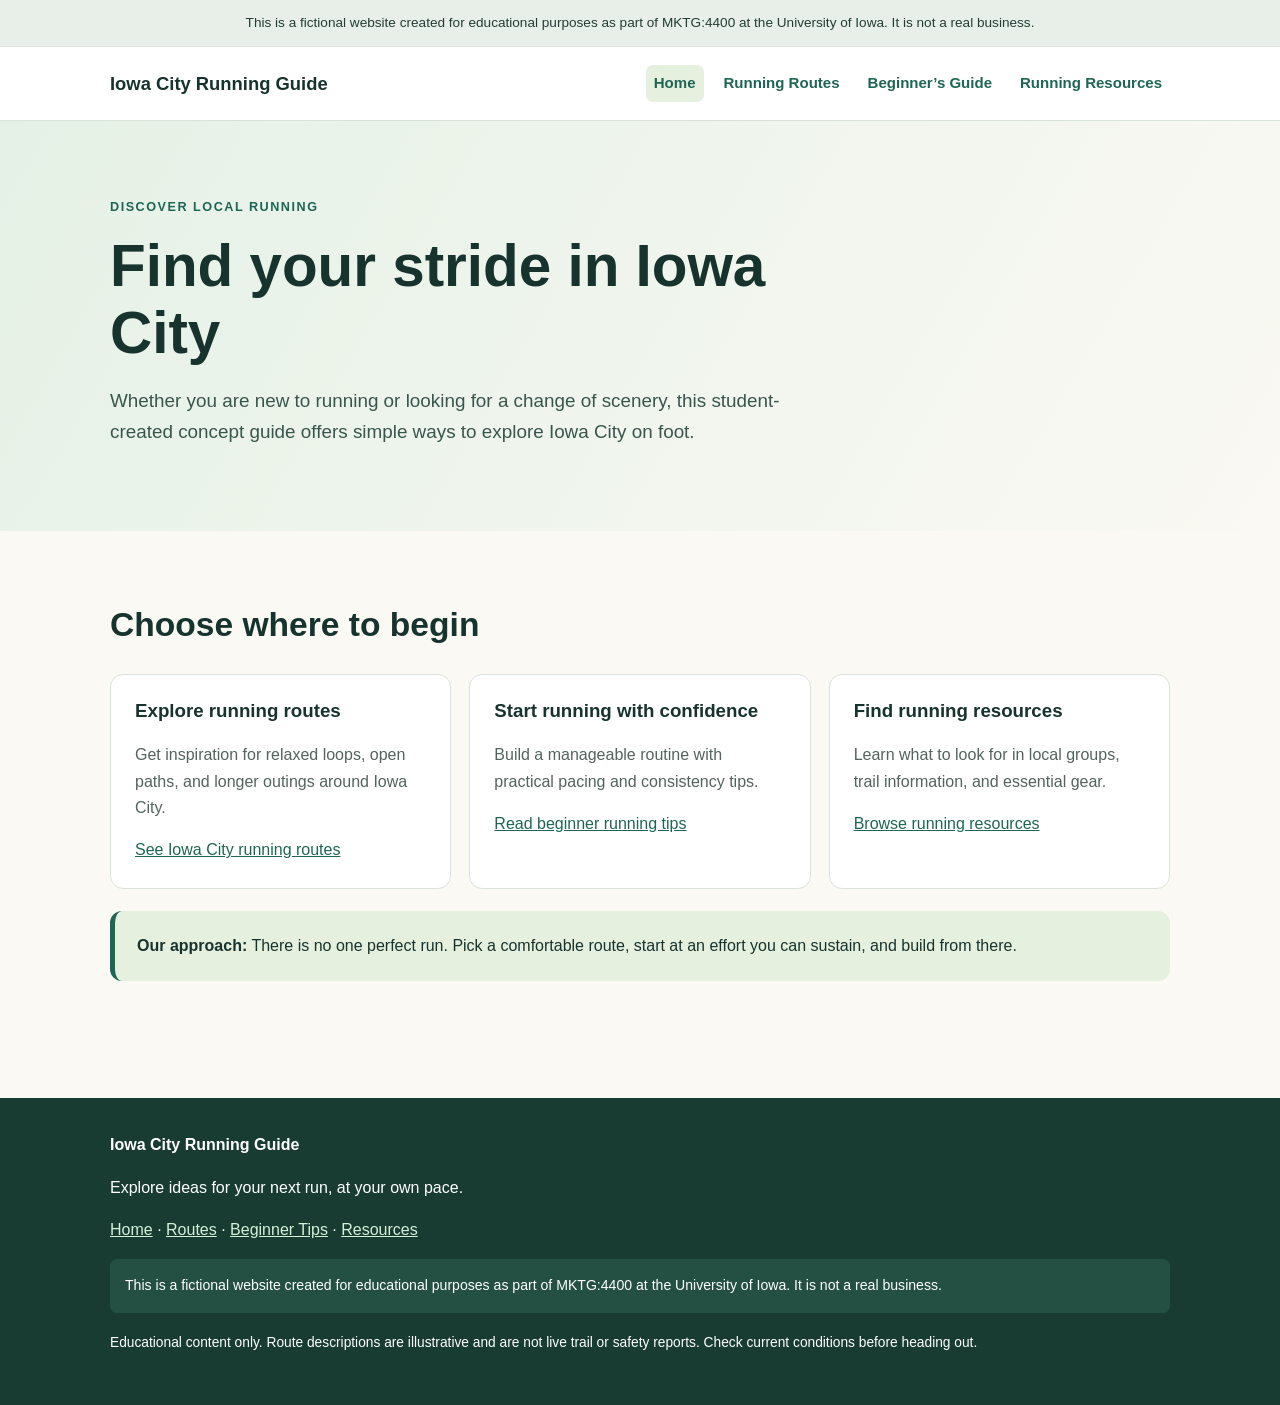
==== index.html @ 8c174b7f "Add four-page running website and SEO files for initial publication  Copy" ====
<!doctype html>
<html lang="en"><head><meta charset="utf-8"><meta name="viewport" content="width=device-width, initial-scale=1"><title>Iowa City Running Guide | Local Running Ideas</title><meta name="description" content="Explore Iowa City running routes, beginner running tips, and helpful local running resources."><link rel="stylesheet" href="style.css"></head>
<body><div class="notice">This is a fictional website created for educational purposes as part of MKTG:4400 at the University of Iowa. It is not a real business.</div><header><div class="container bar"><a class="brand" href="index.html">Iowa City Running Guide</a><nav aria-label="Main navigation"><a href="index.html" aria-current="page">Home</a><a href="routes.html">Running Routes</a><a href="beginners.html">Beginner’s Guide</a><a href="resources.html">Running Resources</a></nav></div></header>
<main><section class="hero"><div class="container"><div class="eyebrow">Discover local running</div><h1>Find your stride in Iowa City</h1><p class="lead">Whether you are new to running or looking for a change of scenery, this student-created concept guide offers simple ways to explore Iowa City on foot.</p></div></section><section class="section"><div class="container"><h2>Choose where to begin</h2><div class="grid"><article class="card"><h3>Explore running routes</h3><p>Get inspiration for relaxed loops, open paths, and longer outings around Iowa City.</p><a href="routes.html">See Iowa City running routes</a></article><article class="card"><h3>Start running with confidence</h3><p>Build a manageable routine with practical pacing and consistency tips.</p><a href="beginners.html">Read beginner running tips</a></article><article class="card"><h3>Find running resources</h3><p>Learn what to look for in local groups, trail information, and essential gear.</p><a href="resources.html">Browse running resources</a></article></div><div class="callout"><strong>Our approach:</strong> There is no one perfect run. Pick a comfortable route, start at an effort you can sustain, and build from there.</div></div></section></main>
<footer><div class="container"><strong>Iowa City Running Guide</strong><p>Explore ideas for your next run, at your own pace.</p><p><a href="index.html">Home</a> · <a href="routes.html">Routes</a> · <a href="beginners.html">Beginner Tips</a> · <a href="resources.html">Resources</a></p><p class="notice-foot">This is a fictional website created for educational purposes as part of MKTG:4400 at the University of Iowa. It is not a real business.</p><p><small>Educational content only. Route descriptions are illustrative and are not live trail or safety reports. Check current conditions before heading out.</small></p></div></footer></body></html>
---- style.css ----
:root{--ink:#17332d;--green:#1e6653;--lime:#e6f0df;--cream:#faf9f3;--muted:#53635e;--line:#d9e3dc}*{box-sizing:border-box}html{scroll-behavior:smooth}body{margin:0;background:var(--cream);font-family:Arial,Helvetica,sans-serif;color:var(--ink);line-height:1.65}a{color:var(--green)}a:focus-visible{outline:3px solid #a17619;outline-offset:4px}.notice{background:#e8efe9;text-align:center;padding:12px 18px;font-size:.85rem;color:#223d33;border-bottom:1px solid var(--line)}.container{width:min(1060px,calc(100% - 36px));margin:auto}header{background:#fff;border-bottom:1px solid var(--line)}.bar{display:flex;align-items:center;justify-content:space-between;gap:15px;padding:18px 0;flex-wrap:wrap}.brand{font-weight:800;text-decoration:none;color:var(--ink);font-size:1.15rem}nav{display:flex;gap:12px;flex-wrap:wrap}nav a{font-weight:700;text-decoration:none;padding:6px 8px;border-radius:7px;font-size:.94rem}nav a:hover,nav a[aria-current=page]{background:var(--lime)}.hero{padding:76px 0 65px;background:linear-gradient(120deg,#e5f1e6,#faf9f3)}.eyebrow{letter-spacing:.12em;text-transform:uppercase;font-size:.79rem;font-weight:800;color:var(--green)}h1{font-size:clamp(2rem,6vw,3.65rem);line-height:1.15;max-width:780px;margin:14px 0 18px}h2{font-size:clamp(1.5rem,4vw,2.1rem);line-height:1.25}h3{line-height:1.3}.lead{font-size:1.18rem;max-width:700px;color:#39564d}.btn{display:inline-block;background:var(--green);color:white;text-decoration:none;font-weight:700;border-radius:8px;padding:11px 20px;margin-top:12px}.btn:hover{background:#144d3d}.section{padding:45px 0}.grid{display:grid;grid-template-columns:repeat(3,minmax(0,1fr));gap:18px}.card{background:#fff;border:1px solid var(--line);border-radius:13px;padding:24px}.card h3{margin-top:0}.card p{color:var(--muted)}.wide{grid-column:span 2}.callout{padding:22px;background:var(--lime);border-radius:12px;border-left:5px solid var(--green);margin:22px 0}.textwidth{max-width:800px}.checklist{padding-left:24px}.checklist li{margin-bottom:12px}footer{background:#183c32;color:white;padding:34px 0;margin-top:50px}footer a{color:#d4f1d9}footer .notice-foot{background:#245043;padding:15px;border-radius:7px;font-size:.88rem}small{font-size:.86rem} @media(max-width:720px){.grid{grid-template-columns:1fr}.wide{grid-column:auto}.hero{padding:45px 0}nav{width:100%;gap:6px}nav a{padding:7px}.container{width:min(100% - 26px,1060px)}}
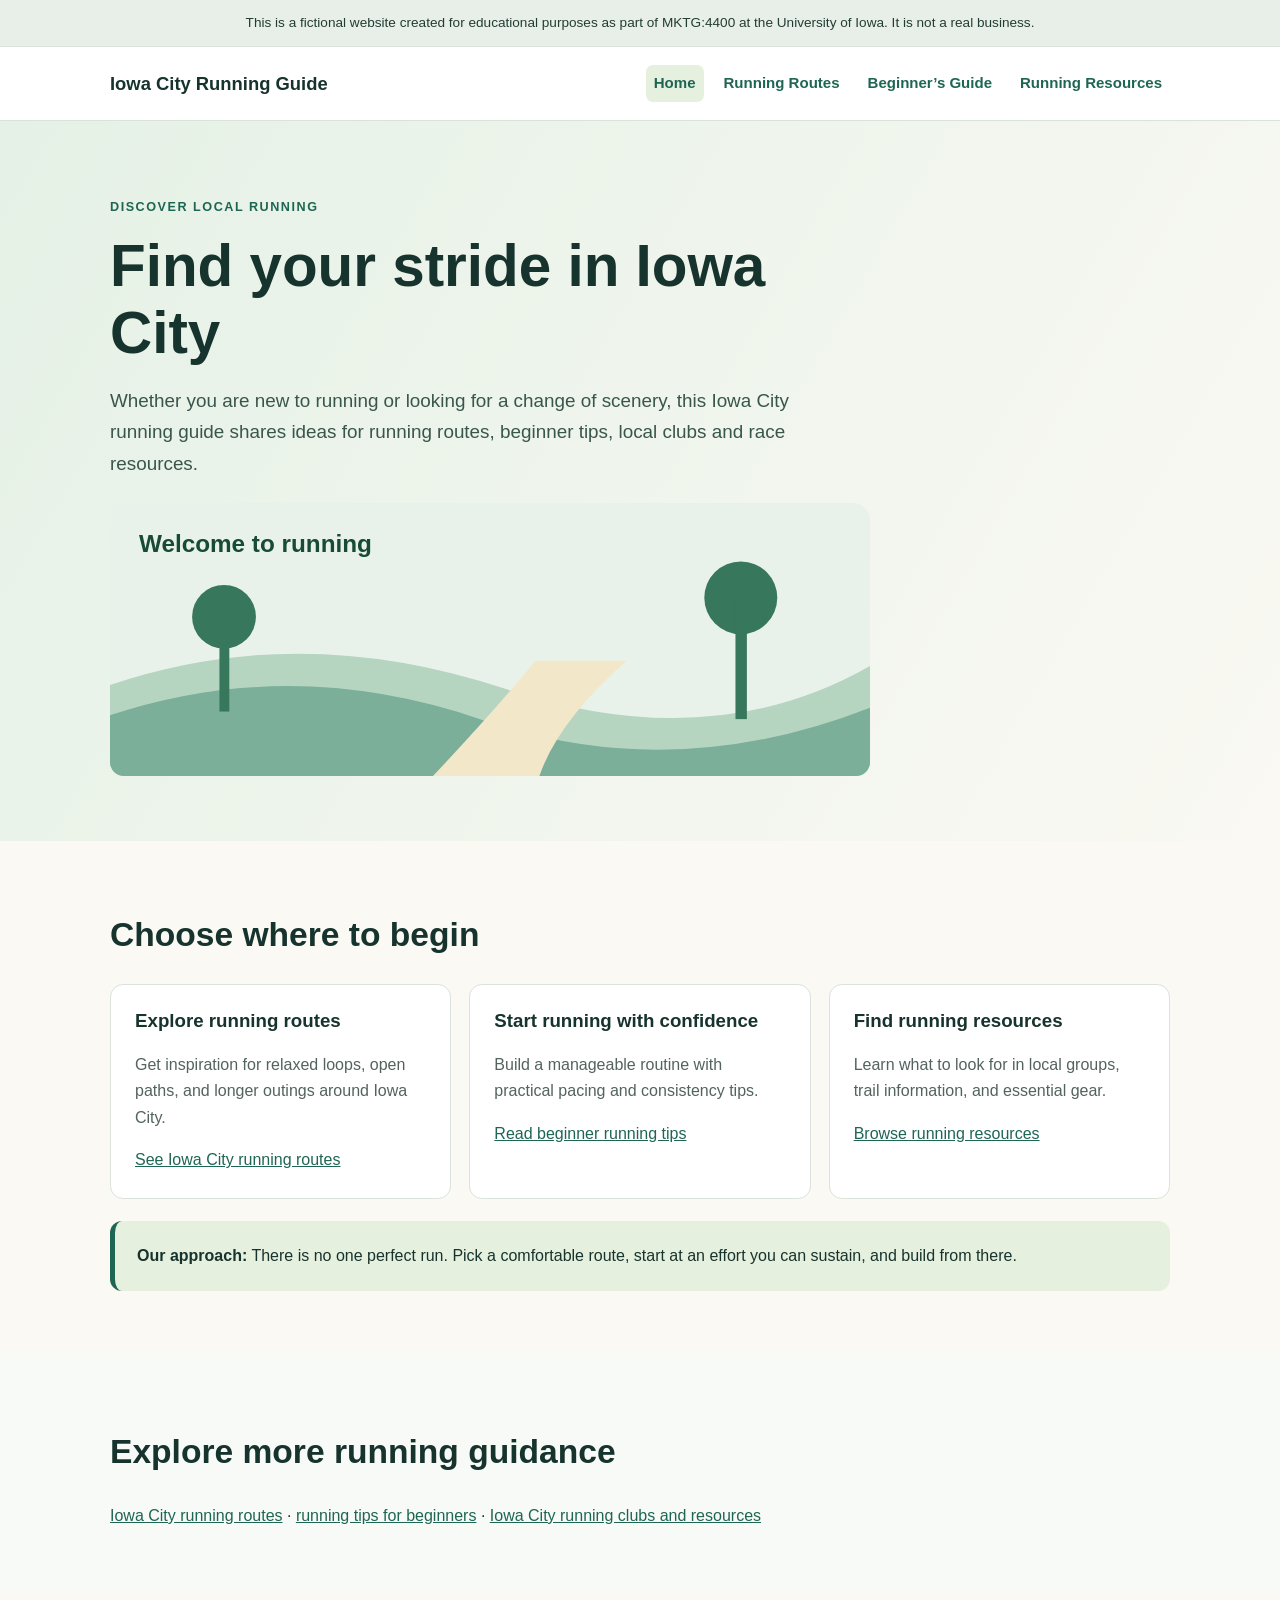
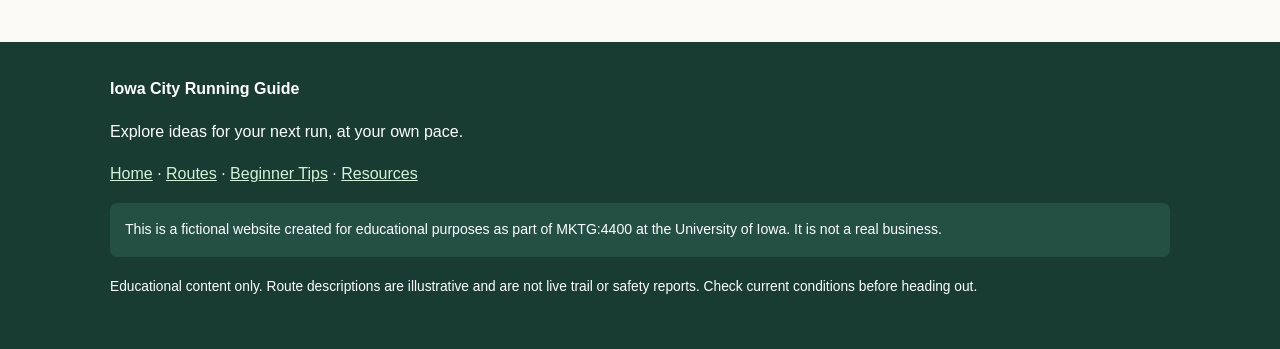
==== commit 66fbebb7: "Update page copy, metadata, internal links, and images for SEO" ====
--- a/index.html
+++ b/index.html
@@ -1,5 +1,5 @@
 <!doctype html>
-<html lang="en"><head><meta charset="utf-8"><meta name="viewport" content="width=device-width, initial-scale=1"><title>Iowa City Running Guide | Local Running Ideas</title><meta name="description" content="Explore Iowa City running routes, beginner running tips, and helpful local running resources."><link rel="stylesheet" href="style.css"></head>
-<body><div class="notice">This is a fictional website created for educational purposes as part of MKTG:4400 at the University of Iowa. It is not a real business.</div><header><div class="container bar"><a class="brand" href="index.html">Iowa City Running Guide</a><nav aria-label="Main navigation"><a href="index.html" aria-current="page">Home</a><a href="routes.html">Running Routes</a><a href="beginners.html">Beginner’s Guide</a><a href="resources.html">Running Resources</a></nav></div></header>
-<main><section class="hero"><div class="container"><div class="eyebrow">Discover local running</div><h1>Find your stride in Iowa City</h1><p class="lead">Whether you are new to running or looking for a change of scenery, this student-created concept guide offers simple ways to explore Iowa City on foot.</p></div></section><section class="section"><div class="container"><h2>Choose where to begin</h2><div class="grid"><article class="card"><h3>Explore running routes</h3><p>Get inspiration for relaxed loops, open paths, and longer outings around Iowa City.</p><a href="routes.html">See Iowa City running routes</a></article><article class="card"><h3>Start running with confidence</h3><p>Build a manageable routine with practical pacing and consistency tips.</p><a href="beginners.html">Read beginner running tips</a></article><article class="card"><h3>Find running resources</h3><p>Learn what to look for in local groups, trail information, and essential gear.</p><a href="resources.html">Browse running resources</a></article></div><div class="callout"><strong>Our approach:</strong> There is no one perfect run. Pick a comfortable route, start at an effort you can sustain, and build from there.</div></div></section></main>
+<html lang="en"><head><meta charset="utf-8"/><meta content="width=device-width, initial-scale=1" name="viewport"/><title>Iowa City Running Guide | Routes, Clubs &amp; Running Tips</title><meta content="Explore running in Iowa City with route ideas, beginner tips, local clubs, and resources to help plan your next run." name="description"/><link href="style.css" rel="stylesheet"/></head>
+<body><div class="notice">This is a fictional website created for educational purposes as part of MKTG:4400 at the University of Iowa. It is not a real business.</div><header><div class="container bar"><a class="brand" href="index.html">Iowa City Running Guide</a><nav aria-label="Main navigation"><a aria-current="page" href="index.html">Home</a><a href="routes.html">Running Routes</a><a href="beginners.html">Beginner’s Guide</a><a href="resources.html">Running Resources</a></nav></div></header>
+<main><section class="hero"><div class="container"><div class="eyebrow">Discover local running</div><h1>Find your stride in Iowa City</h1><p class="lead">Whether you are new to running or looking for a change of scenery, this Iowa City running guide shares ideas for running routes, beginner tips, local clubs and race resources.</p><img alt="Runner following a paved trail in Iowa City" class="hero-illustration" loading="lazy" src="images/index.svg"/></div></section><section class="section"><div class="container"><h2>Choose where to begin</h2><div class="grid"><article class="card"><h3>Explore running routes</h3><p>Get inspiration for relaxed loops, open paths, and longer outings around Iowa City.</p><a href="routes.html">See Iowa City running routes</a></article><article class="card"><h3>Start running with confidence</h3><p>Build a manageable routine with practical pacing and consistency tips.</p><a href="beginners.html">Read beginner running tips</a></article><article class="card"><h3>Find running resources</h3><p>Learn what to look for in local groups, trail information, and essential gear.</p><a href="resources.html">Browse running resources</a></article></div><div class="callout"><strong>Our approach:</strong> There is no one perfect run. Pick a comfortable route, start at an effort you can sustain, and build from there.</div></div></section><section class="section related"><div class="container"><h2>Explore more running guidance</h2><p><a href="routes.html">Iowa City running routes</a> · <a href="beginners.html">running tips for beginners</a> · <a href="resources.html">Iowa City running clubs and resources</a></p></div></section></main>
 <footer><div class="container"><strong>Iowa City Running Guide</strong><p>Explore ideas for your next run, at your own pace.</p><p><a href="index.html">Home</a> · <a href="routes.html">Routes</a> · <a href="beginners.html">Beginner Tips</a> · <a href="resources.html">Resources</a></p><p class="notice-foot">This is a fictional website created for educational purposes as part of MKTG:4400 at the University of Iowa. It is not a real business.</p><p><small>Educational content only. Route descriptions are illustrative and are not live trail or safety reports. Check current conditions before heading out.</small></p></div></footer></body></html>
--- a/style.css
+++ b/style.css
@@ -1 +1,3 @@
 :root{--ink:#17332d;--green:#1e6653;--lime:#e6f0df;--cream:#faf9f3;--muted:#53635e;--line:#d9e3dc}*{box-sizing:border-box}html{scroll-behavior:smooth}body{margin:0;background:var(--cream);font-family:Arial,Helvetica,sans-serif;color:var(--ink);line-height:1.65}a{color:var(--green)}a:focus-visible{outline:3px solid #a17619;outline-offset:4px}.notice{background:#e8efe9;text-align:center;padding:12px 18px;font-size:.85rem;color:#223d33;border-bottom:1px solid var(--line)}.container{width:min(1060px,calc(100% - 36px));margin:auto}header{background:#fff;border-bottom:1px solid var(--line)}.bar{display:flex;align-items:center;justify-content:space-between;gap:15px;padding:18px 0;flex-wrap:wrap}.brand{font-weight:800;text-decoration:none;color:var(--ink);font-size:1.15rem}nav{display:flex;gap:12px;flex-wrap:wrap}nav a{font-weight:700;text-decoration:none;padding:6px 8px;border-radius:7px;font-size:.94rem}nav a:hover,nav a[aria-current=page]{background:var(--lime)}.hero{padding:76px 0 65px;background:linear-gradient(120deg,#e5f1e6,#faf9f3)}.eyebrow{letter-spacing:.12em;text-transform:uppercase;font-size:.79rem;font-weight:800;color:var(--green)}h1{font-size:clamp(2rem,6vw,3.65rem);line-height:1.15;max-width:780px;margin:14px 0 18px}h2{font-size:clamp(1.5rem,4vw,2.1rem);line-height:1.25}h3{line-height:1.3}.lead{font-size:1.18rem;max-width:700px;color:#39564d}.btn{display:inline-block;background:var(--green);color:white;text-decoration:none;font-weight:700;border-radius:8px;padding:11px 20px;margin-top:12px}.btn:hover{background:#144d3d}.section{padding:45px 0}.grid{display:grid;grid-template-columns:repeat(3,minmax(0,1fr));gap:18px}.card{background:#fff;border:1px solid var(--line);border-radius:13px;padding:24px}.card h3{margin-top:0}.card p{color:var(--muted)}.wide{grid-column:span 2}.callout{padding:22px;background:var(--lime);border-radius:12px;border-left:5px solid var(--green);margin:22px 0}.textwidth{max-width:800px}.checklist{padding-left:24px}.checklist li{margin-bottom:12px}footer{background:#183c32;color:white;padding:34px 0;margin-top:50px}footer a{color:#d4f1d9}footer .notice-foot{background:#245043;padding:15px;border-radius:7px;font-size:.88rem}small{font-size:.86rem} @media(max-width:720px){.grid{grid-template-columns:1fr}.wide{grid-column:auto}.hero{padding:45px 0}nav{width:100%;gap:6px}nav a{padding:7px}.container{width:min(100% - 26px,1060px)}}
+
+.hero-illustration {display:block;width:100%;max-width:760px;height:auto;margin-top:1.5rem;border-radius:14px} .related {background:#f7faf7} .related p{line-height:1.9} .related a{white-space:normal}
